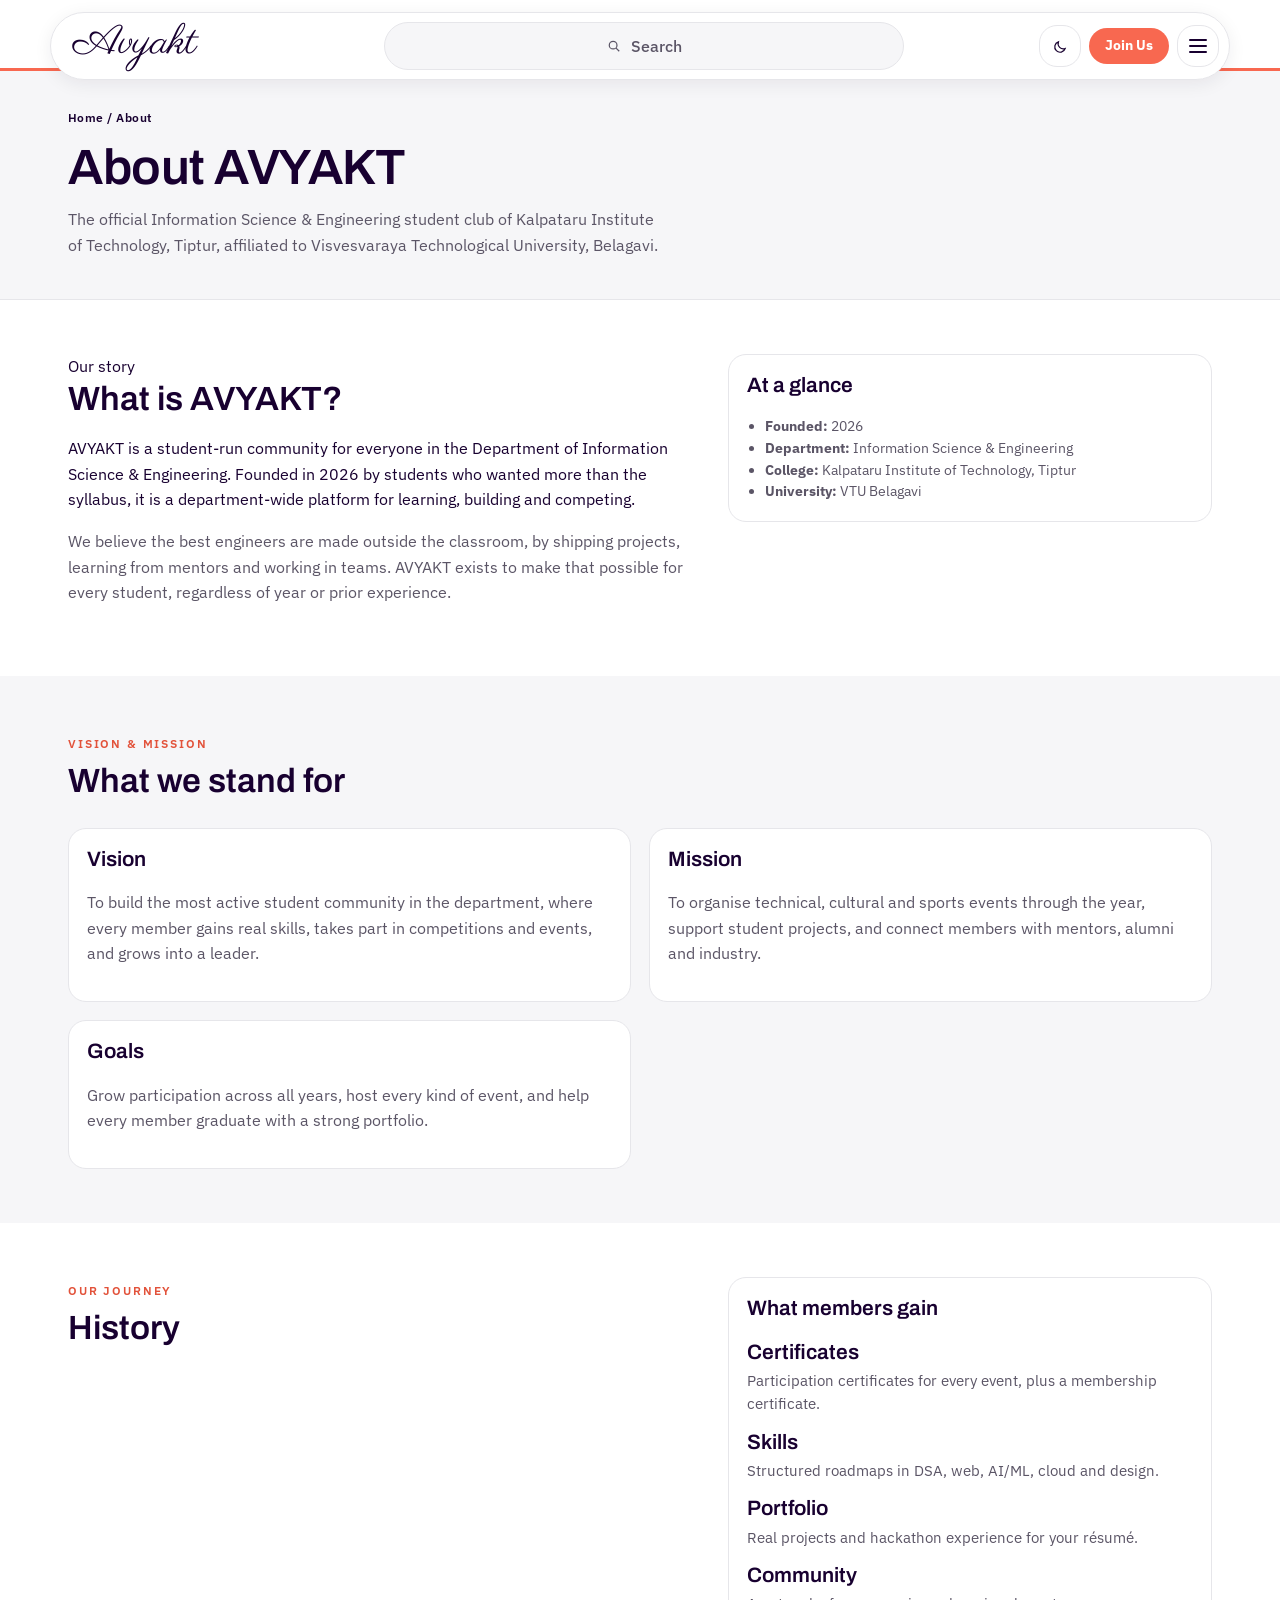
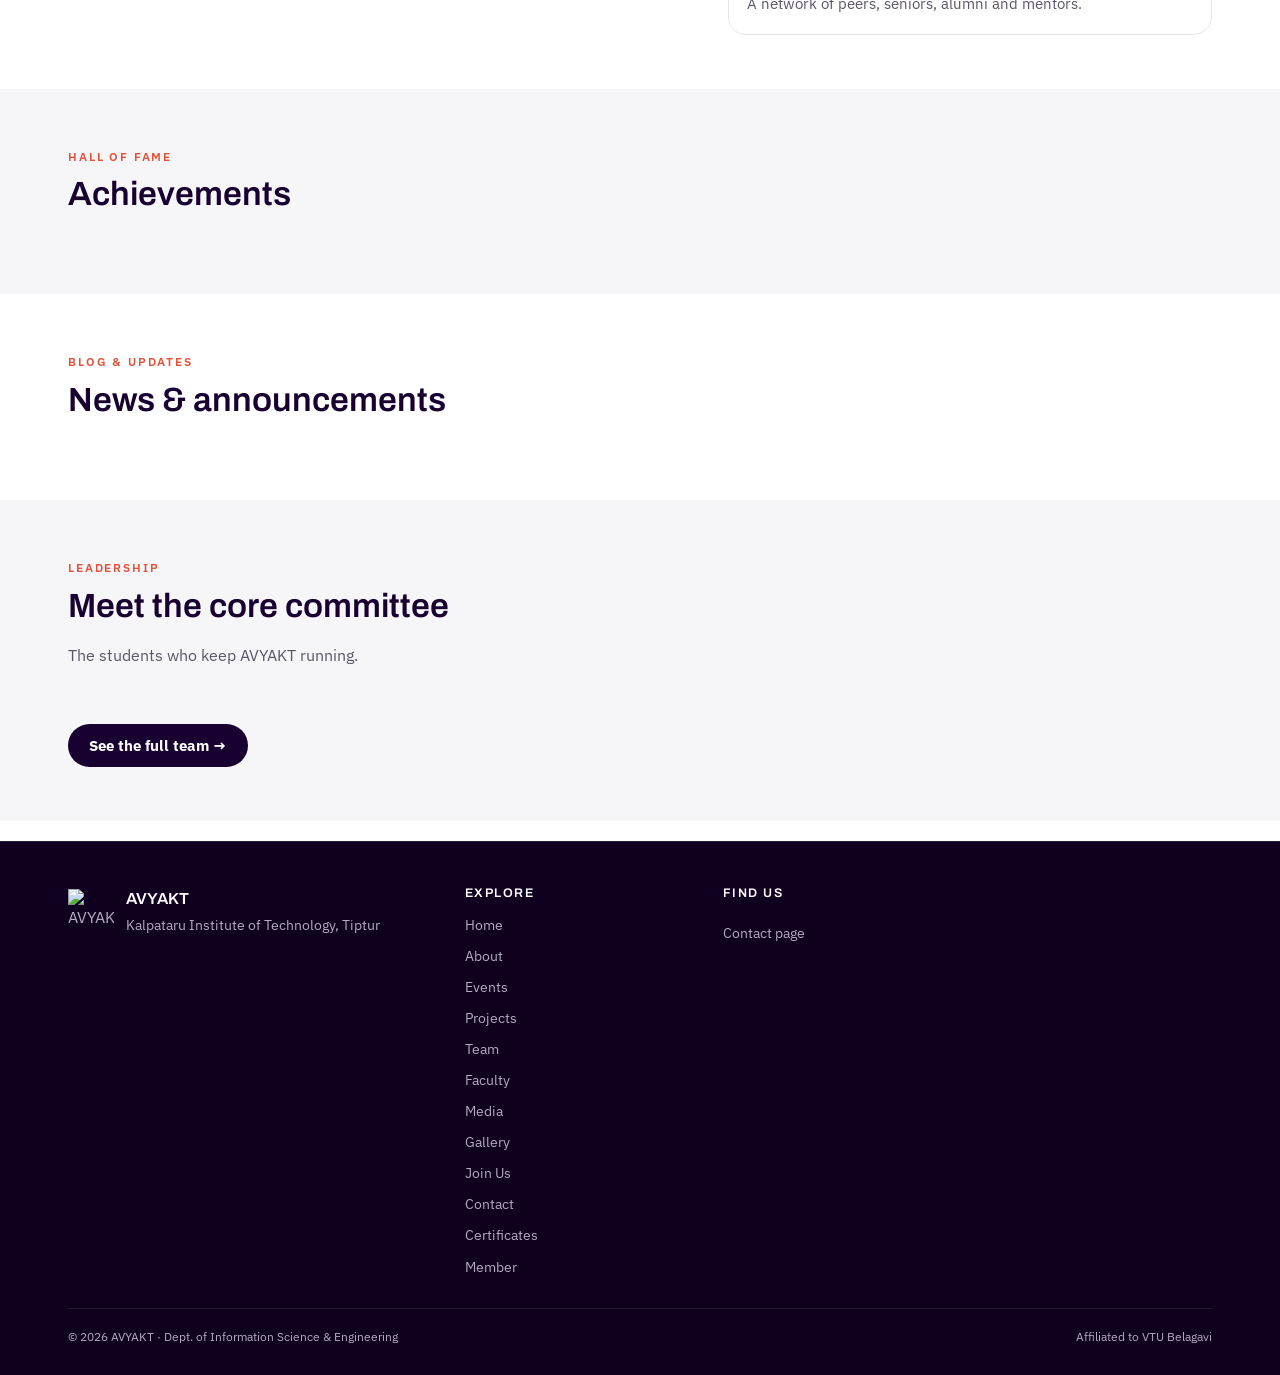
==== about.html @ e80a4a83 "Scroll motion: content arrives from above and settles as you move down the page, staggered per row. " ====
<!DOCTYPE html>
<html lang="en">
<head>
<meta charset="UTF-8">
<meta name="viewport" content="width=device-width, initial-scale=1, viewport-fit=cover">
<title>About &amp; Mission · AVYAKT</title>
<meta name="description" content="What AVYAKT is, our vision, goals, history and what members gain at Kalpataru Institute of Technology, Tiptur.">
<meta name="theme-color" content="#f86850">
<link rel="manifest" href="manifest.webmanifest">
<link rel="icon" type="image/png" href="assets/images/favicon-32.png">
<link rel="apple-touch-icon" href="assets/images/icon-192.png">
<link rel="preconnect" href="https://fonts.googleapis.com">
<link rel="preconnect" href="https://fonts.gstatic.com" crossorigin>
<link href="https://fonts.googleapis.com/css2?family=Archivo:wght@400;600;700;800&family=IBM+Plex+Sans:wght@400;500;600;700&family=Parisienne&family=Great+Vibes&display=swap" rel="stylesheet">
<link rel="stylesheet" href="assets/css/style.css?v=65">
<script>(function(){try{var t=localStorage.getItem('horizon-theme')||((window.matchMedia&&matchMedia('(prefers-color-scheme: dark)').matches)?'dark':'light');document.documentElement.setAttribute('data-theme',t);}catch(e){}})();</script>
</head>
<body data-page="about">
<header class="site-header" id="siteHeader"></header>

<main>
  <section class="page-hero">
    <div class="container">
      <div class="breadcrumb"><a href="index.html">Home</a> / About</div>
      <h1>About AVYAKT</h1>
      <p>The official Information Science &amp; Engineering student club of Kalpataru Institute of Technology, Tiptur, affiliated to Visvesvaraya Technological University, Belagavi.</p>
    </div>
  </section>

  <section class="section">
    <div class="container">
      <div class="two-col">
        <div>
          <span class="eyebrow">Our story</span>
          <h2>What is AVYAKT?</h2>
          <p>AVYAKT is a student-run community for everyone in the Department of Information Science &amp; Engineering. Founded in 2026 by students who wanted more than the syllabus, it is a department-wide platform for learning, building and competing.</p>
          <p class="muted">We believe the best engineers are made outside the classroom, by shipping projects, learning from mentors and working in teams. AVYAKT exists to make that possible for every student, regardless of year or prior experience.</p>
        </div>
        <div class="card">
          <div class="card-body">
            <h3>At a glance</h3>
            <ul class="muted small" style="padding-left:18px;margin:0">
              <li><strong>Founded:</strong> 2026</li>
              <li><strong>Department:</strong> Information Science &amp; Engineering</li>
              <li><strong>College:</strong> Kalpataru Institute of Technology, Tiptur</li>
              <li><strong>University:</strong> VTU Belagavi</li>
            </ul>
          </div>
        </div>
      </div>
    </div>
  </section>

  <section class="section" style="background:var(--surface-2)">
    <div class="container">
      <div class="section-head"><span class="eyebrow">Vision &amp; mission</span><h2>What we stand for</h2></div>
      <div class="grid grid-3">
        <div class="card"><div class="card-body"><h3>Vision</h3><p class="muted">To build the most active student community in the department, where every member gains real skills, takes part in competitions and events, and grows into a leader.</p></div></div>
        <div class="card"><div class="card-body"><h3>Mission</h3><p class="muted">To organise technical, cultural and sports events through the year, support student projects, and connect members with mentors, alumni and industry.</p></div></div>
        <div class="card"><div class="card-body"><h3>Goals</h3><p class="muted">Grow participation across all years, host every kind of event, and help every member graduate with a strong portfolio.</p></div></div>
      </div>
    </div>
  </section>

  <section class="section">
    <div class="container">
      <div class="two-col">
        <div>
          <div class="section-head"><span class="eyebrow">Our journey</span><h2>History</h2></div>
          <div class="timeline" id="aboutTimeline"></div>
        </div>
        <div class="card">
          <div class="card-body">
            <h3>What members gain</h3>
            <div class="feature" style="margin-bottom:14px"><div><h3>Certificates</h3><p>Participation certificates for every event, plus a membership certificate.</p></div></div>
            <div class="feature" style="margin-bottom:14px"><div><h3>Skills</h3><p>Structured roadmaps in DSA, web, AI/ML, cloud and design.</p></div></div>
            <div class="feature" style="margin-bottom:14px"><div><h3>Portfolio</h3><p>Real projects and hackathon experience for your résumé.</p></div></div>
            <div class="feature"><div><h3>Community</h3><p>A network of peers, seniors, alumni and mentors.</p></div></div>
          </div>
        </div>
      </div>
    </div>
  </section>

  <section class="section" style="background:var(--surface-2)">
    <div class="container">
      <div class="section-head"><span class="eyebrow">Hall of fame</span><h2>Achievements</h2></div>
      <div class="grid grid-3" id="aboutAchievements"></div>
    </div>
  </section>

  <section class="section" id="news">
    <div class="container">
      <div class="section-head"><span class="eyebrow">Blog &amp; updates</span><h2>News &amp; announcements</h2></div>
      <div class="grid grid-3" id="aboutNews"></div>
    </div>
  </section>

  <section class="section" style="background:var(--surface-2)">
    <div class="container">
      <div class="section-head"><span class="eyebrow">Leadership</span><h2>Meet the core committee</h2><p>The students who keep AVYAKT running.</p></div>
      <div class="grid grid-4" id="aboutTeam"></div>
      <div class="mt-3"><a class="btn btn-blue" href="team.html">See the full team →</a></div>
    </div>
  </section>
</main>

<footer class="site-footer" id="siteFooter"></footer>
<script src="assets/js/data.js?v=65"></script>
<script src="assets/js/backend.js?v=65"></script>
<script src="assets/js/store.js?v=65"></script>
<script src="assets/js/main.js?v=65"></script>
</body>
</html>
---- assets/css/style.css ----
/* =====================================================================
   AVYAKT — Kalpataru Institute of Technology, Tiptur
   Mobile-first design system
   ===================================================================== */

/* ---------- Design tokens ---------- */
:root {
  /* white page, deep indigo ink, coral for action. */
  --brand: #180030;           /* structure: headings, numerals, links */
  --brand-600: #0f0020;
  --brand-300: #6b5b8a;
  --highlight: #f86850;       /* coral: buttons and the highlighted headline word */
  --highlight-600: #e2523a;
  --on-brand: #ffffff;
  --on-highlight: #ffffff;
  --mark: #e4e4e8;            /* the highlighter block behind a headline word */

  --accent: var(--highlight);
  --accent-soft: #fdecea;
  --ink-solid: var(--brand);
  --ink-solid-600: var(--brand-600);

  /* the deep indigo block: footer and call-to-action panels */
  --band: #180030;
  --band-deep: #0f0020;
  --band-line: #2e2247;
  --band-line-soft: #241a3a;
  --band-text: #ffffff;
  --band-muted: #b3aac6;
  --gold: #f86850;
  --gold-soft: #ff8a74;

  --brand-blue: var(--brand);
  --brand-blue-600: var(--brand-600);
  --brand-blue-400: #f86850;
  --brand-orange: var(--highlight);
  --brand-orange-600: var(--highlight-600);
  --brand-green: #1f7a4d;
  --brand-gold: var(--highlight);

  --bg: #ffffff;
  --surface: #ffffff;
  --surface-2: #f6f6f8;
  --text: #180030;
  --text-muted: #5b5566;
  --border: #e6e6ea;
  --shadow: 0 4px 18px rgba(24, 0, 48, .07);
  --shadow-lg: 0 14px 38px rgba(24, 0, 48, .13);
  --radius: 18px;
  --radius-sm: 12px;
  --radius-pill: 999px;

  --font: "IBM Plex Sans", "Segoe UI", system-ui, -apple-system, "Helvetica Neue", Arial, sans-serif;
  --font-display: "Archivo", "Segoe UI", system-ui, sans-serif;

  --header-h: 62px;
  --maxw: 1180px;
}

[data-theme="dark"] {
  --brand: #f2eeff;
  --brand-600: #ffffff;
  --brand-300: #8f83ad;
  --highlight: #ff8570;
  --highlight-600: #ff9c8a;
  --on-brand: #180030;
  --on-highlight: #180030;
  --accent: var(--highlight);
  --accent-soft: #3a2620;
  --brand-blue-400: #ff8570;
  --brand-orange: var(--highlight);
  --brand-orange-600: #ff9c8a;
  --brand-green: #7fb08d;

  --bg: #120b1f;
  --surface: #1a1229;
  --surface-2: #221834;
  --text: #f5f2ff;
  --text-muted: #a99fc0;
  --border: #302446;
}

/* ---------- Reset ---------- */
*, *::before, *::after { box-sizing: border-box; }
html { -webkit-text-size-adjust: 100%; scroll-behavior: smooth; }
body {
  margin: 0;
  font-family: var(--font);
  color: var(--text);
  background: var(--bg);
  line-height: 1.6;
  overflow-x: hidden;
  transition: background .25s ease, color .25s ease;
}
img { max-width: 100%; display: block; }
a { color: var(--brand-blue-400); text-decoration: none; }
a:hover { text-decoration: underline; }
button, input, select, textarea { font: inherit; color: inherit; }
h1, h2, h3, h4 { font-family: var(--font-display); line-height: 1.2; margin: 0 0 .5em; color: var(--text); }
h1 { font-size: clamp(1.9rem, 6vw, 3.1rem); font-weight: 600; letter-spacing: -.01em; }
h2 { font-size: clamp(1.45rem, 4.4vw, 2.1rem); font-weight: 600; }
h3 { font-size: clamp(1.08rem, 3vw, 1.3rem); font-weight: 600; }
p { margin: 0 0 1rem; }

/* ---------- Layout ---------- */
.container { width: 100%; max-width: var(--maxw); margin: 0 auto; padding: 0 18px; }
.section { padding: 40px 0; }
.section--tight { padding: 22px 0; }
.section-head { margin-bottom: 26px; }
.section-head .eyebrow {
  display: inline-block; font-size: .72rem; font-weight: 600; letter-spacing: .16em;
  text-transform: uppercase; color: var(--highlight-600); margin-bottom: 8px;
}
.section-head p { color: var(--text-muted); max-width: 62ch; margin: 0; }
.grid { display: grid; gap: 18px; }
.grid-2, .grid-3, .grid-4 { grid-template-columns: 1fr; }
.center { text-align: center; }

/* ---------- Header / nav ---------- */
.site-header {
  position: sticky; top: 12px; z-index: 60;
  padding: 0 14px;
  background: transparent; border-bottom: 0;
}
.header-inner {
  max-width: var(--maxw); margin: 0 auto;
  background: var(--surface);
  border: 1px solid var(--border);
  border-radius: var(--radius-pill);
  box-shadow: var(--shadow);
  padding: 0 10px 0 18px;
}
.header-inner {
  height: 68px; display: grid; grid-template-columns: 1fr auto 1fr; align-items: center; gap: 12px;
}
.header-actions { grid-column: 3; justify-self: end; }
/* the wordmark sits immediately beside the search bar, set in calligraphy */
.header-centre { grid-column: 2; justify-self: center; display: flex; align-items: center; min-width: 0; }
.brand-script {
  grid-column: 1; justify-self: start;
  font-family: "Parisienne", "Great Vibes", "Segoe Script", cursive;
  font-size: 2.55rem; line-height: 1.2; font-weight: 400;
  color: var(--text); text-decoration: none; white-space: nowrap;
  padding: 2px 4px 6px; display: inline-block;
}
.header-search {
  justify-self: center; display: inline-flex; align-items: center; justify-content: center; gap: 10px;
  width: clamp(220px, 43vw, 520px); padding: 11px 26px; border-radius: var(--radius-pill);
  border: 1px solid var(--border); background: var(--surface-2); color: var(--text-muted);
  font-weight: 500; font-size: .97rem; cursor: pointer; transition: .18s ease;
}
.header-search:hover { border-color: var(--highlight); color: var(--highlight); }
.header-search span { white-space: nowrap; }
.header-actions { justify-self: end; }

.nav-toggle {
  display: inline-flex; align-items: center; justify-content: center;
  width: 42px; height: 42px; border: 1px solid var(--border); border-radius: var(--radius);
  background: var(--surface); cursor: pointer;
}
.nav-toggle span, .nav-toggle span::before, .nav-toggle span::after {
  content: ""; display: block; width: 18px; height: 2px; background: var(--text); border-radius: 2px; position: relative; transition: .2s;
}
.nav-toggle span::before { position: absolute; top: -6px; }
.nav-toggle span::after { position: absolute; top: 6px; }

.nav {
  position: fixed; top: 84px; left: 14px; right: 14px; margin: 0 auto; max-width: var(--maxw);
  background: var(--surface); border: 1px solid var(--border); border-radius: var(--radius);
  padding: 10px 12px 14px; transform: translateY(-130%); transition: transform .28s ease;
  max-height: calc(100vh - 100px); overflow-y: auto; box-shadow: var(--shadow-lg); opacity: 0;
}
.nav.open { transform: translateY(0); opacity: 1; }
.nav ul { list-style: none; margin: 0; padding: 0; display: flex; flex-direction: column; gap: 2px; }
.nav a {
  display: block; padding: 11px 14px; border-radius: var(--radius-sm); color: var(--text);
  font-weight: 600; font-size: .98rem;
}
.nav a:hover, .nav a[aria-current="page"] { background: var(--surface-2); text-decoration: none; color: var(--brand-blue-400); }
.header-actions { display: flex; align-items: center; gap: 8px; }
.theme-btn, .search-btn {
  width: 42px; height: 42px; display: inline-flex; align-items: center; justify-content: center;
  border: 1px solid var(--border); border-radius: var(--radius); background: var(--surface); cursor: pointer; font-size: 1.05rem;
}
.theme-btn:hover, .search-btn:hover, .nav-toggle:hover { border-color: var(--brand-blue-400); }
a.header-cta { display: none; }   /* beats .btn (same specificity, .btn comes later) */

/* ---------- Buttons ---------- */
.btn {
  display: inline-flex; align-items: center; justify-content: center; gap: 8px;
  padding: 12px 20px; border-radius: var(--radius-pill); border: 1px solid transparent;
  font-weight: 700; font-size: .95rem; cursor: pointer; text-decoration: none; transition: .18s ease;
  line-height: 1.1; white-space: nowrap;
}
.btn:hover { text-decoration: none; }
.btn-primary { background: var(--highlight); color: var(--on-highlight); }
.btn-primary:hover { background: var(--highlight-600); }
.btn-blue { background: var(--brand); color: var(--on-brand); }
.btn-blue:hover { background: var(--brand-600); }
.btn-ghost { background: var(--surface); color: var(--text); border-color: var(--text); }
.btn-ghost:hover { border-color: var(--highlight); color: var(--highlight); }
.btn-light { background: var(--surface); color: var(--text); border-color: var(--border); }
.btn-block { width: 100%; }
.btn-sm { padding: 9px 15px; font-size: .86rem; }

/* ---------- Cards ---------- */
.card {
  background: var(--surface); border: 1px solid var(--border); border-radius: var(--radius);
  overflow: hidden; display: flex; flex-direction: column;
}
.card-body { padding: 18px; flex: 1; display: flex; flex-direction: column; }
.card h3 { margin-bottom: .35em; }
.card .meta { color: var(--text-muted); font-size: .86rem; }
.card .card-actions { margin-top: auto; padding-top: 14px; display: flex; gap: 8px; flex-wrap: wrap; }
/* a lone button in a centred card should hug its text, not span the column */
.card-body.center > .btn { align-self: center; }
.card-media { aspect-ratio: 16/10; background: var(--surface-2); display: grid; place-items: center; overflow: hidden; }
.card-media img { width: 100%; height: 100%; object-fit: cover; }
.card-media .ph { font-size: 2rem; opacity: .5; }

/* ---------- Chips / tags ---------- */
.chip {
  display: inline-flex; align-items: center; gap: 6px; padding: 5px 12px; border-radius: var(--radius-pill);
  background: var(--surface-2); color: var(--text-muted); font-size: .78rem; font-weight: 600; border: 1px solid var(--border);
}
.chip--orange { background: var(--accent-soft); color: var(--accent); border-color: var(--border); }
.chip--green { background: transparent; color: var(--brand-green); border-color: var(--border); }
.chip--blue { background: transparent; color: var(--brand-blue-400); border-color: var(--border); }
.tags { display: flex; flex-wrap: wrap; gap: 6px; }

/* ---------- Hero ---------- */
.hero { position: relative; color: var(--text); background: var(--bg); padding-bottom: 8px; }
.hero .headline {
  font-family: var(--font-display);
  font-size: clamp(2rem, 8.6vw, 3.9rem);
  font-weight: 800; text-transform: uppercase; line-height: 1.03;
  letter-spacing: -.005em; color: var(--text); margin: 0 0 20px;
}
.hero .headline em { font-style: normal; color: var(--highlight); background: var(--mark); padding: 0 .1em; }
.hero .headline .w { white-space: nowrap; }
.hero-inner { position: relative; z-index: 2; padding: 30px 0 8px; }
.hero-inner { text-align: center; }

/* the centre emblem: large, and gently floating in place */
.hero-mark {
  position: relative; display: block;
  width: clamp(210px, 46vw, 340px); margin: 0 auto 24px;
  animation: markFloat 7s ease-in-out infinite;
}
.hero-mark img { display: block; width: 100%; height: auto; }
@keyframes markFloat {
  0%, 100% { transform: translate3d(0, -7px, 0); }
  50%      { transform: translate3d(0, 7px, 0); }
}
.hero-mark .mark-on-dark, .certp-hero-art .mark-on-dark { display: none; }
[data-theme="dark"] .hero-mark .mark-on-light, [data-theme="dark"] .certp-hero-art .mark-on-light { display: none; }
[data-theme="dark"] .hero-mark .mark-on-dark, [data-theme="dark"] .certp-hero-art .mark-on-dark { display: block; }

.hero-affil { font-size: .72rem; letter-spacing: .18em; text-transform: uppercase; color: var(--brand); font-weight: 600; margin: 0 auto 24px; max-width: 60ch; }
.hero .tagline { color: var(--text-muted); font-size: clamp(1rem, 2.3vw, 1.12rem); line-height: 1.6; max-width: 54ch; margin: 0 auto 28px; }

.hero .btn-primary { background: var(--highlight); color: var(--on-highlight); }
.hero .btn-primary:hover { background: var(--highlight-600); }
.hero .btn-light, .hero .btn-ghost { background: var(--surface); color: var(--brand); border-color: var(--border); }
.hero .btn-light:hover, .hero .btn-ghost:hover { border-color: var(--brand); }
.hero .club-name { font-family: var(--font-display); font-weight: 600; letter-spacing: .01em; }
.hero .club-name .accent { color: var(--accent); }
.hero-cta { display: flex; flex-wrap: wrap; gap: 12px; margin-top: 22px; justify-content: center; }
.hero-event {
  max-width: 620px; margin: 36px auto 0; text-align: left;
  background: var(--surface); border: 1px solid var(--border);
  border-radius: var(--radius); padding: 18px 20px;
}
.hero-event:empty { display: none; }
.hero-event .hero-cta { justify-content: flex-start; }
.hero-event .label { font-size: .72rem; letter-spacing: .14em; text-transform: uppercase; color: var(--highlight-600); font-weight: 700; }
.hero-event h3 { color: var(--text); margin: 6px 0; }
.hero-event p { margin: 0 0 12px; color: var(--text-muted); font-size: .92rem; }

/* Countdown */
.countdown { display: flex; gap: 10px; flex-wrap: wrap; margin: 14px 0 4px; }
.countdown .unit { background: var(--surface); border: 1px solid var(--border); border-radius: var(--radius); padding: 8px 12px; min-width: 62px; text-align: center; }
.countdown .num { font-family: var(--font-display); font-weight: 700; font-size: 1.5rem; color: var(--brand); line-height: 1; }
.countdown .lbl { font-size: .62rem; letter-spacing: .1em; text-transform: uppercase; color: var(--text-muted); }

/* ---------- Stats ---------- */
.stats { display: flex; justify-content: center; flex-wrap: wrap; }
.stat { background: transparent; border: 0; border-left: 1px solid var(--border); padding: 2px 44px; text-align: center; min-width: 160px; }
.stat:first-child { border-left: 0; }
.stat .num { font-family: var(--font-display); font-weight: 600; font-size: 2.4rem; color: var(--brand); line-height: 1.05; }
.stat .lbl { color: var(--text-muted); font-size: .7rem; letter-spacing: .14em; text-transform: uppercase; margin-top: 6px; }

/* ---------- Page hero (inner pages) ---------- */
.page-hero { background: var(--surface-2); color: var(--text); padding: 40px 0; border-bottom: 1px solid var(--border); box-shadow: inset 0 3px 0 var(--highlight); }
.page-hero h1 { color: var(--text); margin-bottom: .2em; }
.page-hero p { color: var(--text-muted); margin: 0; max-width: 60ch; }
.breadcrumb { font-size: .78rem; color: var(--brand); font-weight: 600; margin-bottom: 10px; letter-spacing: .04em; }
.breadcrumb a { color: var(--brand); }

/* ---------- photo collage ---------- */
.collage { display: grid; grid-template-columns: 1fr 1.28fr 1fr; gap: 12px; align-items: start; }
.collage .c-col { display: grid; gap: 12px; align-content: start; }
.collage img { width: 100%; height: 100%; object-fit: cover; display: block;
  border-radius: var(--radius); background: var(--surface-2); }
.collage .c1 { aspect-ratio: 3 / 4.1; }
.collage .c2 { aspect-ratio: 3 / 3.5; }
.collage .c3 { aspect-ratio: 4 / 3.1; }
.collage .c4 { aspect-ratio: 4 / 4.4; }
.collage:empty { display: none; }

/* ---------- brand strip: the colour signature under the masthead ---------- */
.colour-strip { display: flex; height: 6px; }
.colour-strip i { flex: 1; }
.colour-strip i:nth-child(1) { background: var(--brand); }
.colour-strip i:nth-child(2) { background: var(--highlight); }
.colour-strip i:nth-child(3) { background: var(--brand-300); }
.colour-strip i:nth-child(4) { background: var(--brand-300); }

/* ---------- Empty state ---------- */
.empty-state { grid-column: 1 / -1; border-top: 1px solid var(--border); padding: 30px 0 4px; max-width: 62ch; }
.empty-state h3 { margin-bottom: .3em; }
.empty-state p { color: var(--text-muted); margin: 0 0 16px; }

/* a flat ink panel for the call-to-action cards */
.panel-ink { background: var(--band); color: var(--band-muted); border: 0; border-top: 4px solid var(--highlight); }
.panel-ink h2, .panel-ink h3 { color: var(--band-text); }
.panel-ink p { color: var(--band-muted); }
.panel-ink .btn-primary { background: var(--gold); color: var(--band); }
.panel-ink .btn-primary:hover { background: var(--gold-soft); }
.panel-ink .btn-ghost, .panel-ink .btn-light { background: transparent; color: var(--band-text); border-color: var(--band-line); }
.panel-ink .btn-ghost:hover, .panel-ink .btn-light:hover { border-color: var(--band-muted); color: var(--band-text); }

/* ---------- Feature list ---------- */
.feature { display: flex; gap: 14px; align-items: flex-start; }
.card-body > h3:first-child, .card-body > h2:first-child { margin-bottom: .9em; }
.feature .ico { flex: none; width: 34px; height: 34px; display: grid; place-items: center; font-size: .8rem; font-weight: 700; letter-spacing: .04em; color: var(--accent); background: transparent; border: 1px solid var(--border); border-radius: var(--radius); }
.feature h3 { margin-bottom: .2em; }
.feature p { color: var(--text-muted); margin: 0; font-size: .92rem; }

/* ---------- Calendar ---------- */
.calendar { background: var(--surface); border: 1px solid var(--border); border-radius: var(--radius); overflow: hidden; }
.cal-head { display: flex; align-items: center; justify-content: space-between; padding: 14px 16px; border-bottom: 1px solid var(--border); }
.cal-head .m { font-family: var(--font-display); font-weight: 700; }
.cal-nav { display: flex; gap: 8px; }
.cal-grid { display: grid; grid-template-columns: repeat(7, 1fr); }
.cal-grid .dow { text-align: center; font-size: .7rem; text-transform: uppercase; letter-spacing: .08em; color: var(--text-muted); padding: 10px 0; font-weight: 700; }
.cal-grid .day { min-height: 52px; border-top: 1px solid var(--border); border-right: 1px solid var(--border); padding: 5px; font-size: .8rem; position: relative; }
.cal-grid .day:nth-child(7n) { border-right: none; }
.cal-grid .day .dn { color: var(--text-muted); }
.cal-grid .day.today .dn { background: var(--brand); color: var(--on-brand); border-radius: var(--radius); width: 22px; height: 22px; display: grid; place-items: center; }
.cal-grid .day.has-event { background: var(--accent-soft); cursor: pointer; }
.cal-grid .day.has-event .dot { position: absolute; bottom: 6px; left: 50%; transform: translateX(-50%); width: 5px; height: 5px; background: var(--accent); }
.cal-grid .day.muted { opacity: .35; }

/* ---------- Tabs ---------- */
.tabs { display: flex; gap: 6px; flex-wrap: wrap; margin-bottom: 20px; }
.tab {
  padding: 9px 16px; border-radius: var(--radius); border: 1px solid var(--border);
  background: var(--surface); cursor: pointer; font-weight: 600; font-size: .88rem; color: var(--text-muted);
}
.tab.active { background: var(--brand); color: var(--on-brand); border-color: var(--brand); }

/* ---------- Timeline ---------- */
.timeline { position: relative; padding-left: 26px; }
.timeline::before { content: ""; position: absolute; left: 8px; top: 4px; bottom: 4px; width: 2px; background: var(--border); }
.timeline .item { position: relative; padding-bottom: 22px; }
.timeline .item::before { content: ""; position: absolute; left: -20px; top: 7px; width: 7px; height: 7px; background: var(--accent); }
.timeline .year { font-weight: 600; color: var(--text); font-family: var(--font-display); }

/* ---------- Team ---------- */
.person { text-align: center; }
.person .avatar { width: 84px; height: 84px; margin: 0 auto 12px; background: var(--surface-2); display: grid; place-items: center; font-size: 1.3rem; font-weight: 600; color: var(--text-muted); border: 1px solid var(--border); border-radius: var(--radius); overflow: hidden; }
.person .avatar img { width: 100%; height: 100%; object-fit: cover; }
.person .role { color: var(--accent); font-weight: 600; font-size: .76rem; text-transform: uppercase; letter-spacing: .1em; }
.person .bio { color: var(--text-muted); font-size: .86rem; margin-top: 6px; }
.person .socials { margin-top: 8px; display: flex; justify-content: center; gap: 8px; }
.person .socials a { font-size: .8rem; }

/* ---------- Gallery ---------- */
.gallery { display: grid; grid-template-columns: repeat(2, 1fr); gap: 10px; }
.gallery .gitem { position: relative; border: 1px solid var(--border); border-radius: var(--radius); overflow: hidden; aspect-ratio: 1; background: var(--surface-2); display: grid; place-items: center; cursor: pointer; }
.gallery .gitem img { width: 100%; height: 100%; object-fit: cover; }
.gallery .gitem .cap { position: absolute; inset: auto 0 0 0; background: rgba(9,42,39,.88); color: var(--band-text); padding: 10px; font-size: .74rem; font-weight: 600; }
.gallery .gitem.wide { grid-column: span 2; aspect-ratio: 16/9; }

/* ---------- Forms ---------- */
.form-card { background: var(--surface); border: 1px solid var(--border); border-radius: var(--radius); padding: 22px; }
.field { margin-bottom: 16px; }
.field label { display: block; font-weight: 600; font-size: .88rem; margin-bottom: 6px; }
.field .req { color: var(--brand-orange); }

/* ---------- media page (videos) ---------- */
.media-grid { display: grid; grid-template-columns: repeat(auto-fill, minmax(300px, 1fr)); gap: 20px; }
.video-card { height: 100%; }
.video-frame { position: relative; border-radius: 12px; overflow: hidden; background: #0b0f17; aspect-ratio: 16 / 9; display: grid; place-items: center; }
.video-frame video, .video-frame iframe { width: 100%; height: 100%; border: 0; display: block; object-fit: contain; background: #0b0f17; }
.video-frame .video-none { color: #8892a6; font-size: .85rem; }
.video-frame.is-audio { aspect-ratio: auto; padding: 30px 18px; }
.video-frame audio { width: 100%; display: block; }
.vid-prev audio { width: 100%; max-width: 420px; display: block; }

/* ---------- photo upload (member panel) ---------- */
.img-file { font-size: .85rem; margin-bottom: 4px; }
.img-prev { margin-top: 6px; border: 1px solid var(--border); border-radius: var(--radius); background: var(--surface-2); min-height: 120px; display: grid; place-items: center; overflow: hidden; padding: 6px; }
.img-prev img { max-width: 100%; max-height: 240px; display: block; border-radius: 8px; }
.vid-file { font-size: .85rem; margin-bottom: 4px; }
.vid-prev { margin-top: 6px; border: 1px solid var(--border); border-radius: var(--radius); background: var(--surface-2); min-height: 120px; display: grid; place-items: center; overflow: hidden; padding: 6px; }
.vid-prev video { max-width: 100%; max-height: 260px; display: block; border-radius: 8px; background: #000; }
.field input, .field select, .field textarea {
  width: 100%; padding: 12px 14px; border-radius: var(--radius); border: 1px solid var(--border);
  background: var(--surface); transition: border-color .15s;
}
.field input:focus, .field select:focus, .field textarea:focus { outline: none; border-color: var(--accent); }
.field .hint { font-size: .78rem; color: var(--text-muted); margin-top: 5px; }
.field-row { display: grid; gap: 16px; }
.checkbox-row { display: flex; flex-wrap: wrap; gap: 8px; }
.checkbox-row label { display: inline-flex; align-items: center; gap: 6px; font-weight: 500; font-size: .85rem; background: var(--surface); border: 1px solid var(--border); padding: 7px 12px; border-radius: var(--radius); cursor: pointer; }
.checkbox-row input { width: auto; }

.notice { padding: 12px 14px; border-radius: var(--radius-sm); font-size: .88rem; margin-top: 14px; display: none; }
.notice.show { display: block; }
.notice.ok { background: transparent; color: var(--brand-green); border: 1px solid var(--border); }
.notice.err { background: transparent; color: #a33232; border: 1px solid #d8b4b4; }

/* ---------- Footer ---------- */
.site-footer { background: var(--band-deep); color: var(--band-muted); padding: 44px 0 28px; margin-top: 20px; border-top: 1px solid var(--band-line-soft); }
.site-footer a { color: var(--band-muted); }
.site-footer a:hover { color: var(--band-text); }
.footer-grid { display: grid; gap: 26px; }
.footer-brand { display: flex; align-items: center; gap: 12px; margin-bottom: 12px; }
.footer-brand img { width: 46px; height: 46px; object-fit: contain; }
.footer-brand strong { color: var(--band-text); font-family: var(--font-display); font-weight: 600; }
.footer-col h4 { color: var(--band-text); font-size: .78rem; letter-spacing: .12em; text-transform: uppercase; margin-bottom: 12px; font-weight: 600; }
.footer-col ul { list-style: none; margin: 0; padding: 0; display: grid; gap: 8px; font-size: .9rem; }
.socials { display: flex; gap: 10px; flex-wrap: wrap; }
.socials a { width: 38px; height: 38px; border: 1px solid var(--band-line); display: grid; place-items: center; font-size: .72rem; font-weight: 700; letter-spacing: .04em; }
.socials a:hover { border-color: var(--accent); color: var(--accent); text-decoration: none; }
.footer-bottom { border-top: 1px solid var(--band-line-soft); margin-top: 30px; padding-top: 18px; font-size: .78rem; display: flex; flex-wrap: wrap; gap: 8px; justify-content: space-between; color: var(--band-muted); }

/* ---------- Search overlay ---------- */
.search-overlay { position: fixed; inset: 0; z-index: 90; background: rgba(34,10,14,.76); display: none; padding: 80px 18px; }
.search-overlay.open { display: block; }
.search-panel { max-width: 640px; margin: 0 auto; background: var(--surface); border: 1px solid var(--border); border-radius: var(--radius); overflow: hidden; }
.search-panel input { width: 100%; border: none; padding: 18px 20px; font-size: 1.05rem; background: transparent; }
.search-panel input:focus { outline: none; }
.search-results { max-height: 60vh; overflow-y: auto; border-top: 1px solid var(--border); }
.search-results a { display: block; padding: 12px 20px; border-bottom: 1px solid var(--border); color: var(--text); }
.search-results a:hover { background: var(--surface-2); text-decoration: none; }
.search-results .r-kind { font-size: .7rem; text-transform: uppercase; letter-spacing: .08em; color: var(--brand-orange); font-weight: 700; }
.search-results .r-empty { padding: 20px; color: var(--text-muted); text-align: center; }

/* ---------- Certificate ---------- */
.cert-actions { display: flex; gap: 10px; flex-wrap: wrap; margin-bottom: 16px; }
/* ================= certificate document ================= */
/* ================= certificate document ================= */
/* ================= certificate document ================= */
.cert-stage { background: var(--surface-2); border: 1px dashed var(--border); border-radius: var(--radius); padding: 14px; overflow: hidden; }
.cert-scaler { width: 100%; display: flex; justify-content: center; }
.certificate {
  /* ---- burgundy & gold regalia palette ---- */
  --cf: #6d1220;   /* frame burgundy */
  --cf2: #8c1a2b;  /* brighter burgundy */
  --cg: #c9a227;   /* gold */
  --cgd: #8f6f12;  /* deep gold */
  --cp: #fdfaf3;   /* ivory paper */
  --ci: #3a1c22;   /* ink */
  --cis: #6b4a50;  /* soft ink */
  --cm: #8a6a2a;   /* muted gold text */

  width: 1000px; aspect-ratio: 1.414 / 1; background: var(--cp); color: var(--ci);
  margin: 0 auto; position: relative; padding: 24px;
  border: 14px solid var(--cf);
  font-family: "Georgia", "Times New Roman", serif;
  display: flex; flex-direction: column; align-items: center; text-align: center;
  overflow: hidden;
}
/* double gold rule inside the burgundy border */
.certificate::before { content: ""; position: absolute; inset: 5px; border: 3px solid var(--cg); pointer-events: none; z-index: 4; }
.certificate::after { content: ""; position: absolute; inset: 15px; border: 1px solid rgba(201,162,39,.55); pointer-events: none; z-index: 4; }

/* engraved guilloche rosette + emblem watermark */
.cert-guilloche { position: absolute; inset: 0; z-index: 0; pointer-events: none; }
.cert-guilloche svg { width: 100%; height: 100%; display: block; }
.cert-watermark { position: absolute; inset: 0; display: grid; place-items: center; pointer-events: none; z-index: 0; }
.cert-watermark img { width: 52%; max-height: 74%; object-fit: contain; opacity: .05; filter: grayscale(1); }

/* filigree corner ornaments */
.cert-corner { position: absolute; width: 116px; height: 116px; z-index: 5; pointer-events: none;
  background: url("data:image/svg+xml,%3Csvg%20xmlns%3D%22http%3A%2F%2Fwww.w3.org%2F2000%2Fsvg%22%20viewBox%3D%220%200%20120%20120%22%3E%3Cg%20fill%3D%22none%22%20stroke%3D%22%23c9a227%22%20stroke-width%3D%221.7%22%20stroke-linecap%3D%22round%22%3E%3Cpath%20d%3D%22M4%20116%20A112%20112%200%200%201%20116%204%22%2F%3E%3Cpath%20d%3D%22M20%20116%20A96%2096%200%200%201%20116%2020%22%2F%3E%3Cpath%20d%3D%22M116%2020%20C%2088%2020%2068%2030%2062%2050%20C%2058%2064%2068%2074%2080%2070%22%2F%3E%3C%2Fg%3E%3Cpath%20d%3D%22M4%20110%20l%205%206%20l%20-5%206%20l%20-5%20-6%20z%22%20fill%3D%22%23c9a227%22%2F%3E%3Cpath%20d%3D%22M116%204%20l%206%205%20l%20-6%205%20l%20-6%20-5%20z%22%20fill%3D%22%23c9a227%22%2F%3E%3C%2Fsvg%3E") no-repeat center / contain; }
.cert-corner.tl { top: 0; left: 0; }
.cert-corner.tr { top: 0; right: 0; transform: rotate(90deg); }
.cert-corner.br { bottom: 0; right: 0; transform: rotate(180deg); }
.cert-corner.bl { bottom: 0; left: 0; transform: rotate(270deg); }

.cert-shine { display: none; }

.cert-inner { position: relative; z-index: 2; display: flex; flex-direction: column; align-items: center; width: 100%; height: 100%; }

/* three logos, equal slots, one baseline */
.cert-top { display: flex; align-items: center; justify-content: center; width: 100%; }
.cert-logo { flex: 0 1 auto; min-width: 0; display: flex; align-items: center; justify-content: center; height: 78px; }
.cert-logo img { height: 78px; width: auto; max-width: 100%; object-fit: contain; display: block; }

.cert-uni { font-size: 1.24rem; font-weight: 700; letter-spacing: .05em; color: var(--cf); text-transform: uppercase; margin-top: 15px; }
.cert-uni-sub { font-size: .7rem; letter-spacing: .3em; text-transform: uppercase; color: var(--cm); margin-top: 2px; }
.cert-college { font-size: 1.06rem; font-weight: 700; color: var(--cf2); margin-top: 6px; text-transform: uppercase; letter-spacing: .04em; }
.cert-college-sub { font-size: .64rem; letter-spacing: .18em; text-transform: uppercase; color: var(--cis); margin-top: 2px; }

.cert-rule { display: flex; align-items: center; width: 78%; margin: 7px 0 4px; gap: 8px; }
.cert-rule i { flex: 1; height: 1px; background: var(--cg); }
.cert-rule b { flex: 0 0 auto; width: 8px; height: 8px; background: var(--cg); transform: rotate(45deg); }

.cert-title { font-size: 1.95rem; font-weight: 700; letter-spacing: .22em; text-indent: .22em; text-transform: uppercase; margin: 2px 0; color: var(--cgd); }
.cert-subtitle { font-size: .74rem; color: var(--cm); letter-spacing: .34em; text-transform: uppercase; }
.cert-lead { font-size: .86rem; color: var(--cis); letter-spacing: .04em; margin-top: 7px; }
.cert-name { font-family: "Great Vibes", "Segoe Script", cursive; font-size: 2.6rem; font-weight: 400;
  color: var(--cf); line-height: 1.02; padding: 0 12px; }
.cert-flourish { display: flex; align-items: center; width: min(470px, 74%); gap: 8px; margin: 0 0 4px; }
.cert-flourish i { flex: 1; height: 1px; background: var(--cg); }
.cert-flourish b { flex: 0 0 auto; width: 7px; height: 7px; background: var(--cg); transform: rotate(45deg); }
.cert-usn { font-size: .72rem; color: var(--cis); letter-spacing: .18em; text-transform: uppercase; }
.cert-body { font-size: .92rem; color: var(--ci); max-width: 700px; line-height: 1.45; margin-top: 6px; }

/* gold seal medallion, sitting above the signatures */
.cert-seal { width: 52px; height: 52px; border-radius: 50%; margin: 13px auto 9px; position: relative;
  display: grid; place-items: center;
  background: var(--gold); border: 2px solid var(--cgd); }
.cert-seal::before { content: ""; position: absolute; inset: 5px; border-radius: 50%; border: 1px dashed rgba(109,18,32,.45); }
.cert-seal::after { content: ""; width: 26px; height: 26px; background: var(--cf);
  clip-path: polygon(50% 0%, 61% 35%, 98% 35%, 68% 57%, 79% 91%, 50% 70%, 21% 91%, 32% 57%, 2% 35%, 39% 35%); }

.cert-foot { width: 100%; display: flex; justify-content: space-between; align-items: flex-end; gap: 18px; padding: 8px 6px 0; }
.sig { text-align: center; width: 200px; }
.sig .sig-photo { width: 132px; height: 46px; margin: 0 auto 6px; display: grid; place-items: center; overflow: hidden; }
.sig .sig-photo img { width: 100%; height: 100%; object-fit: contain; }
.sig .sig-line { border-top: 1.5px solid var(--cf); padding-top: 5px; font-size: .78rem; font-weight: 700; color: var(--cf); }
.sig .sig-desig { font-size: .66rem; color: var(--cis); }

/* gold foil ribbon carrying the event name */
.cert-ribbon { margin-top: 8px; width: 100%; padding: 7px 28px; text-align: center;
  background: var(--gold); color: #4a1408; font-size: .6rem; font-weight: 700;
  letter-spacing: .2em; text-transform: uppercase; }
.cert-id { position: absolute; bottom: 8px; left: 0; right: 0; text-align: center; z-index: 7;
  font-size: .56rem; color: var(--cm); letter-spacing: .12em; text-transform: uppercase; }



/* ---------- Utility ---------- */
.muted { color: var(--text-muted); }
.small { font-size: .85rem; }
.mt-0 { margin-top: 0; } .mt-1 { margin-top: 10px; } .mt-2 { margin-top: 20px; } .mt-3 { margin-top: 30px; }
.mb-2 { margin-bottom: 20px; }
.hidden { display: none !important; }
.pill-row { display: flex; flex-wrap: wrap; gap: 8px; }
.divider-line { height: 1px; background: var(--border); margin: 26px 0; }
.avatar-ph { display: grid; place-items: center; background: var(--surface-2); border-radius: 12px; }
.badge { display: inline-block; padding: 3px 10px; border-radius: var(--radius-pill); font-size: .72rem; font-weight: 700; }
.badge-live { background: rgba(27,122,67,.15); color: var(--brand-green); }
.badge-soon { background: rgba(242,101,34,.15); color: var(--brand-orange-600); }

/* ---------- Responsive (>=600) ---------- */
@media (max-width: 620px) {
  .brand-script { font-size: 1.95rem; padding: 0 2px 3px; }
  .header-search span { display: none; }
  .header-search { width: min(27vw, 96px); padding: 11px 12px; gap: 0; flex: none; }
  .header-inner { padding: 0 8px 0 12px; gap: 8px; }
  .theme-btn, .search-btn, .nav-toggle { width: 38px; height: 38px; }
  .stat { padding: 2px 16px; min-width: 0; flex: 1 1 0; }
  .stat .num { font-size: 1.9rem; }
  .stat .lbl { font-size: .62rem; letter-spacing: .1em; }
  .hero-affil { letter-spacing: .1em; font-size: .68rem; }
  .hero-inner { padding-left: 22px; padding-right: 22px; }
}

@media (min-width: 600px) {
  .grid-2 { grid-template-columns: repeat(2, 1fr); }
  .grid-3 { grid-template-columns: repeat(2, 1fr); }
  .grid-4 { grid-template-columns: repeat(2, 1fr); }
  .gallery { grid-template-columns: repeat(2, 1fr); }
  .footer-grid { grid-template-columns: 1.4fr 1fr 1fr; }
  .field-row.two { grid-template-columns: 1fr 1fr; }
}

/* ---------- Responsive (>=900) ---------- */
@media (min-width: 900px) {
  :root { --header-h: 70px; }
  a.header-cta { display: inline-flex; }
  .grid-4 { grid-template-columns: repeat(4, 1fr); }
  .gallery { grid-template-columns: repeat(3, 1fr); }
  .hero-inner { padding: 44px 0 10px; }
  .section { padding: 54px 0; }
  .footer-grid { grid-template-columns: 1.6fr 1fr 1fr 1fr; }
  .two-col { display: grid; grid-template-columns: 1.3fr 1fr; gap: 30px; align-items: start; }
}

/* ---------- Print (certificate) ---------- */
@media print {
  body { background: #fff; }
  .site-header, .site-footer, .cert-actions, .no-print, .page-hero { display: none !important; }
  .cert-stage { border: none; padding: 0; background: #fff; }
  .certificate { box-shadow: none; width: 100%; }
}

/* =====================================================================
   Certificate Portal — premium page styling (certificate.html)
   ===================================================================== */

/* ---------- hero ---------- */
.certp-hero {
  position: relative; overflow: hidden; color: #fff;
  background: var(--surface-2);
  border-bottom: 1px solid var(--border);
}
.certp-hero-inner {
  position: relative; z-index: 1;
  display: grid; grid-template-columns: 1.25fr .75fr; gap: 28px; align-items: center;
  padding: 52px 18px 58px;   /* keep the container side padding */
}
.certp-eyebrow {
  display: inline-block; font-size: .72rem; font-weight: 700; letter-spacing: .16em;
  text-transform: uppercase; color: var(--highlight-600);
  background: var(--surface); border: 1px solid var(--border);
  padding: 6px 12px; border-radius: var(--radius); margin-bottom: 16px;
}
.certp-hero h1 {
  font-family: var(--font-display); font-weight: 600; font-size: clamp(1.9rem, 4.6vw, 3rem);
  line-height: 1.08; margin: 0 0 14px; color: var(--text); letter-spacing: -.01em;
}
.certp-grad { color: var(--highlight-600); }
.certp-lead { color: var(--text-muted); max-width: 46ch; margin: 0 0 20px; font-size: 1.02rem; }
.certp-chips { display: flex; flex-wrap: wrap; gap: 8px; }
.certp-chip {
  font-size: .76rem; font-weight: 600; color: var(--brand);
  background: var(--surface); border: 1px solid var(--border);
  padding: 7px 12px; border-radius: var(--radius);
}
.certp-hero-art { position: relative; display: grid; place-items: center; min-height: 200px; }
.certp-hero-art img { width: clamp(120px, 22vw, 176px); position: relative; z-index: 2; }
.certp-glow { display: none; }

/* ---------- body ---------- */
.certp-body { padding-top: 26px; }

/* ---------- segmented switch ---------- */
.certp-seg {
  display: flex; width: max-content; gap: 4px; padding: 5px; margin: 0 auto 22px;
  background: var(--surface); border: 1px solid var(--border); border-radius: var(--radius);
}
.certp-seg .tab {
  border: 0; background: transparent; color: var(--text-muted); cursor: pointer;
  font: inherit; font-weight: 600; font-size: .92rem; padding: 11px 20px; border-radius: var(--radius-pill);
  transition: color .18s ease, background .18s ease;
}
.certp-seg .tab:hover { color: var(--text); }
.certp-seg .tab.active { color: var(--on-brand); background: var(--brand); }

/* ---------- cards ---------- */
.certp-grid { display: grid; grid-template-columns: 1.05fr .95fr; gap: 18px; align-items: start; }
.certp-card { background: var(--surface); border: 1px solid var(--border); border-radius: var(--radius); padding: 22px; }
.certp-card-head { display: flex; gap: 12px; align-items: flex-start; margin-bottom: 14px; }
.certp-card-head h2 { font-size: 1.12rem; margin: 0 0 2px; }
.certp-card-head p { margin: 0; }
.certp-step {
  flex: 0 0 auto; width: 26px; height: 26px; border-radius: var(--radius); display: grid; place-items: center;
  font-weight: 700; font-size: .78rem; color: var(--accent); background: transparent; border: 1px solid var(--border);
}
.certp-divider { height: 1px; background: var(--border); margin: 20px 0; }
.certp-generate { margin-top: 4px; font-size: 1rem; padding: 14px 18px; }
.certp-foot-note { margin-top: 16px; padding-top: 14px; border-top: 1px dashed var(--border); }
.certp-foot-note .chip { margin-bottom: 8px; display: inline-block; }

/* ---------- how it works ---------- */
.certp-side h3 { font-size: 1.05rem; }
.certp-steps { list-style: none; margin: 0 0 18px; padding: 0; display: grid; gap: 12px; }
.certp-steps li { display: flex; gap: 12px; align-items: flex-start; }
.certp-steps .dot {
  flex: 0 0 auto; width: 26px; height: 26px; border-radius: 50%; display: grid; place-items: center;
  font-size: .78rem; font-weight: 800; color: var(--brand-blue);
  background: var(--surface-2); border: 1px solid var(--border);
}
.certp-steps strong { font-size: .95rem; }

/* ---------- mini preview ---------- */
.certp-preview { margin-top: 6px; }
.certp-preview-card {
  position: relative; aspect-ratio: 1.414 / 1; border-radius: var(--radius); overflow: hidden;
  display: flex; flex-direction: column; align-items: center; justify-content: center; gap: 4px;
  background: #fdfaf3; border: 5px solid #6d1220;
  color: #3a1c22; text-align: center; padding: 14px;
}
.certp-preview-card::before { content: ""; position: absolute; inset: 5px; border: 1px solid rgba(201,162,39,.55); }
.certp-preview-uni { font-size: .58rem; letter-spacing: .18em; text-transform: uppercase; color: #6a5a1e; }
.certp-preview-title { font-family: var(--font-display); font-size: 1.05rem; letter-spacing: .18em; color: #6d1220; }
.certp-preview-name { font-family: Georgia, serif; font-size: 1rem; font-weight: 700; border-bottom: 2px solid var(--brand-gold); padding: 0 12px 2px; }
.certp-preview-sub { font-size: .68rem; color: #5a6b88; }

/* ---------- stage + toolbar ---------- */
.certp-stage-wrap { margin-top: 22px; }
.certp-toolbar {
  display: flex; align-items: center; justify-content: space-between; gap: 12px; flex-wrap: wrap;
  padding: 12px 16px; margin-bottom: 14px; border-radius: var(--radius);
  background: var(--surface); border: 1px solid var(--border);
}
.certp-ready { display: inline-flex; align-items: center; gap: 9px; font-weight: 700; }
.certp-tick { color: var(--brand-green); font-size: .9rem; font-weight: 700; }
.certp-toolbar-actions { display: flex; gap: 8px; flex-wrap: wrap; }

/* premium matte frame around the certificate */
.cert-stage {
  background: var(--surface-2); border: 1px solid var(--border); border-radius: var(--radius);
  padding: 20px; overflow: hidden;
}
.certificate { border-radius: 0; }

/* ---------- member gate + list ---------- */
.certp-gate {
  max-width: 460px; margin: 0 auto; text-align: center;
  background: var(--surface); border: 1px solid var(--border); border-radius: var(--radius);
  padding: 30px 24px;
}
.certp-gate-icon { width: 46px; height: 46px; margin: 0 auto 14px; border-radius: var(--radius); display: grid; place-items: center; font-size: .78rem; font-weight: 700; letter-spacing: .04em; color: var(--accent); background: transparent; border: 1px solid var(--border); }
.certp-gate .field { text-align: left; }
.certp-list { max-height: 320px; overflow: auto; }
.certp-list::-webkit-scrollbar { width: 8px; }
.certp-list::-webkit-scrollbar-thumb { background: var(--border); border-radius: 8px; }

/* ---------- responsive ---------- */
@media (max-width: 900px) {
  .certp-hero-inner { grid-template-columns: 1fr; text-align: center; padding: 38px 18px 42px; }
  .certp-hero-copy .certp-chips { justify-content: center; }
  .certp-lead { margin-left: auto; margin-right: auto; }
  .certp-hero-art { order: -1; min-height: 150px; }
  .certp-grid { grid-template-columns: 1fr; }
  .certp-seg { width: 100%; }
  .certp-seg .tab { flex: 1; padding: 11px 10px; font-size: .84rem; }
}
@media (prefers-reduced-motion: reduce) {
}

/* ---------- print: only the certificate ---------- */
@media print {
  .certp-hero, .certp-seg, .certp-grid, .certp-toolbar, .certp-gate, #modeMember { display: none !important; }
  .certp-body { padding: 0; }
  .cert-stage { border: 0; background: #fff; padding: 0; box-shadow: none; }
  .certificate { box-shadow: none; width: 100%; zoom: 1 !important; border-radius: 0; overflow: visible;
    print-color-adjust: exact; -webkit-print-color-adjust: exact; }
  .cert-shine { display: none; }
  #certStageWrap { display: block !important; }
}


/* =====================================================================
   Scroll motion — reveal on scroll, reading progress, header state
   ===================================================================== */

/* the bar that fills as the reader moves down the page */
.scroll-progress {
  position: fixed; top: 0; left: 0; right: 0; height: 2px; z-index: 90;
  transform: scaleX(0); transform-origin: 0 50%; pointer-events: none;
  background: var(--accent);
}

/* the header tightens and lifts once the page has moved */
.site-header { }
.header-inner { }
/* the header is identical at every scroll position */
/* the header keeps a single height so scrolling never shifts the layout */

/* Scroll motion: as you move down the page, content arrives from above and
   settles into place. Only elements the script tags carry this class, so if the
   script ever fails nothing is hidden. */
.reveal {
  opacity: 0;
  transform: translate3d(0, -38px, 0);
  transition: opacity .62s cubic-bezier(.22,.61,.36,1), transform .62s cubic-bezier(.22,.61,.36,1);
  transition-delay: var(--rd, 0ms);
  will-change: opacity, transform;
}
.reveal.is-in { opacity: 1; transform: none; will-change: auto; }

/* hover is a state, not an animation: the rule darkens, nothing moves */
@media (hover: hover) {
  .card:hover, .person:hover, .video-card:hover, .gitem:hover { border-color: var(--text-muted); }
}

@media (prefers-reduced-motion: reduce) {
  .reveal, .reveal.is-in { opacity: 1 !important; transform: none !important; transition: none !important; }
  .hero-mark { animation: none !important; }
  .scroll-progress { display: none !important; }
  html { scroll-behavior: auto; }
}
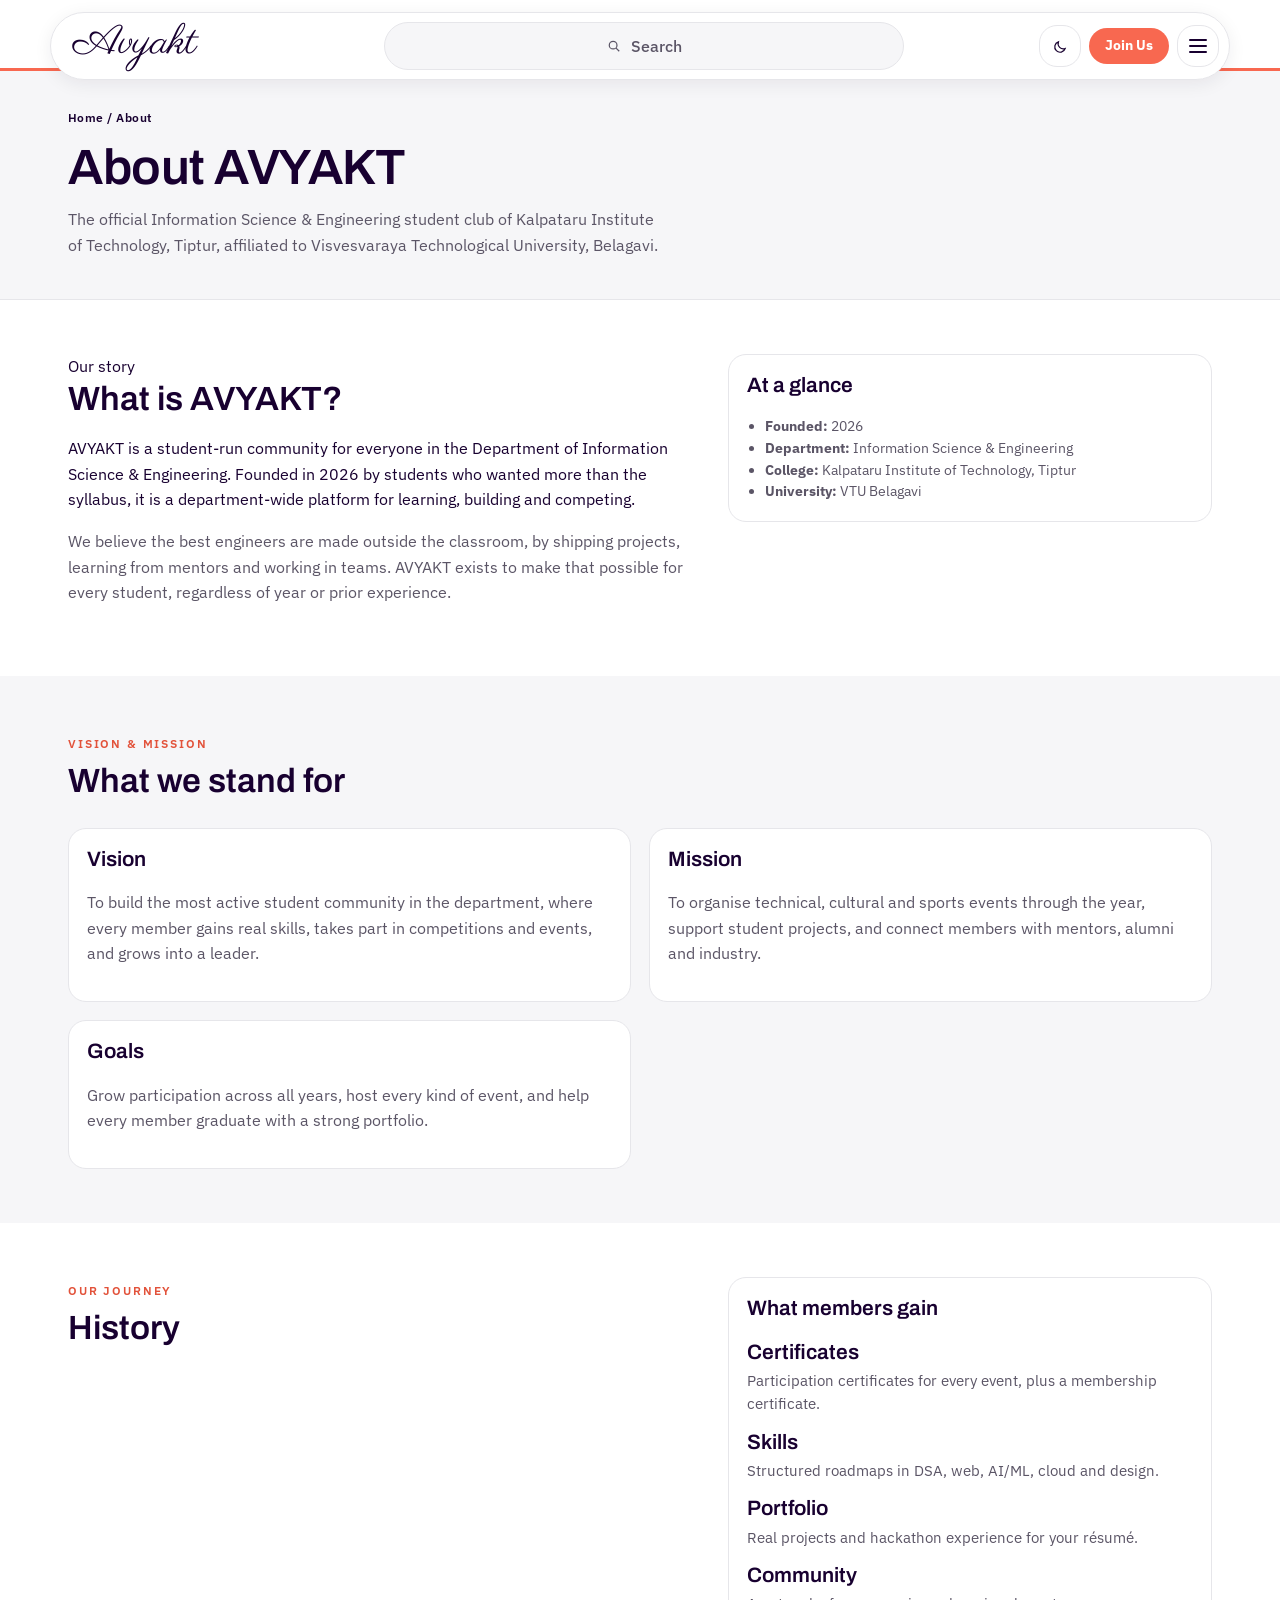
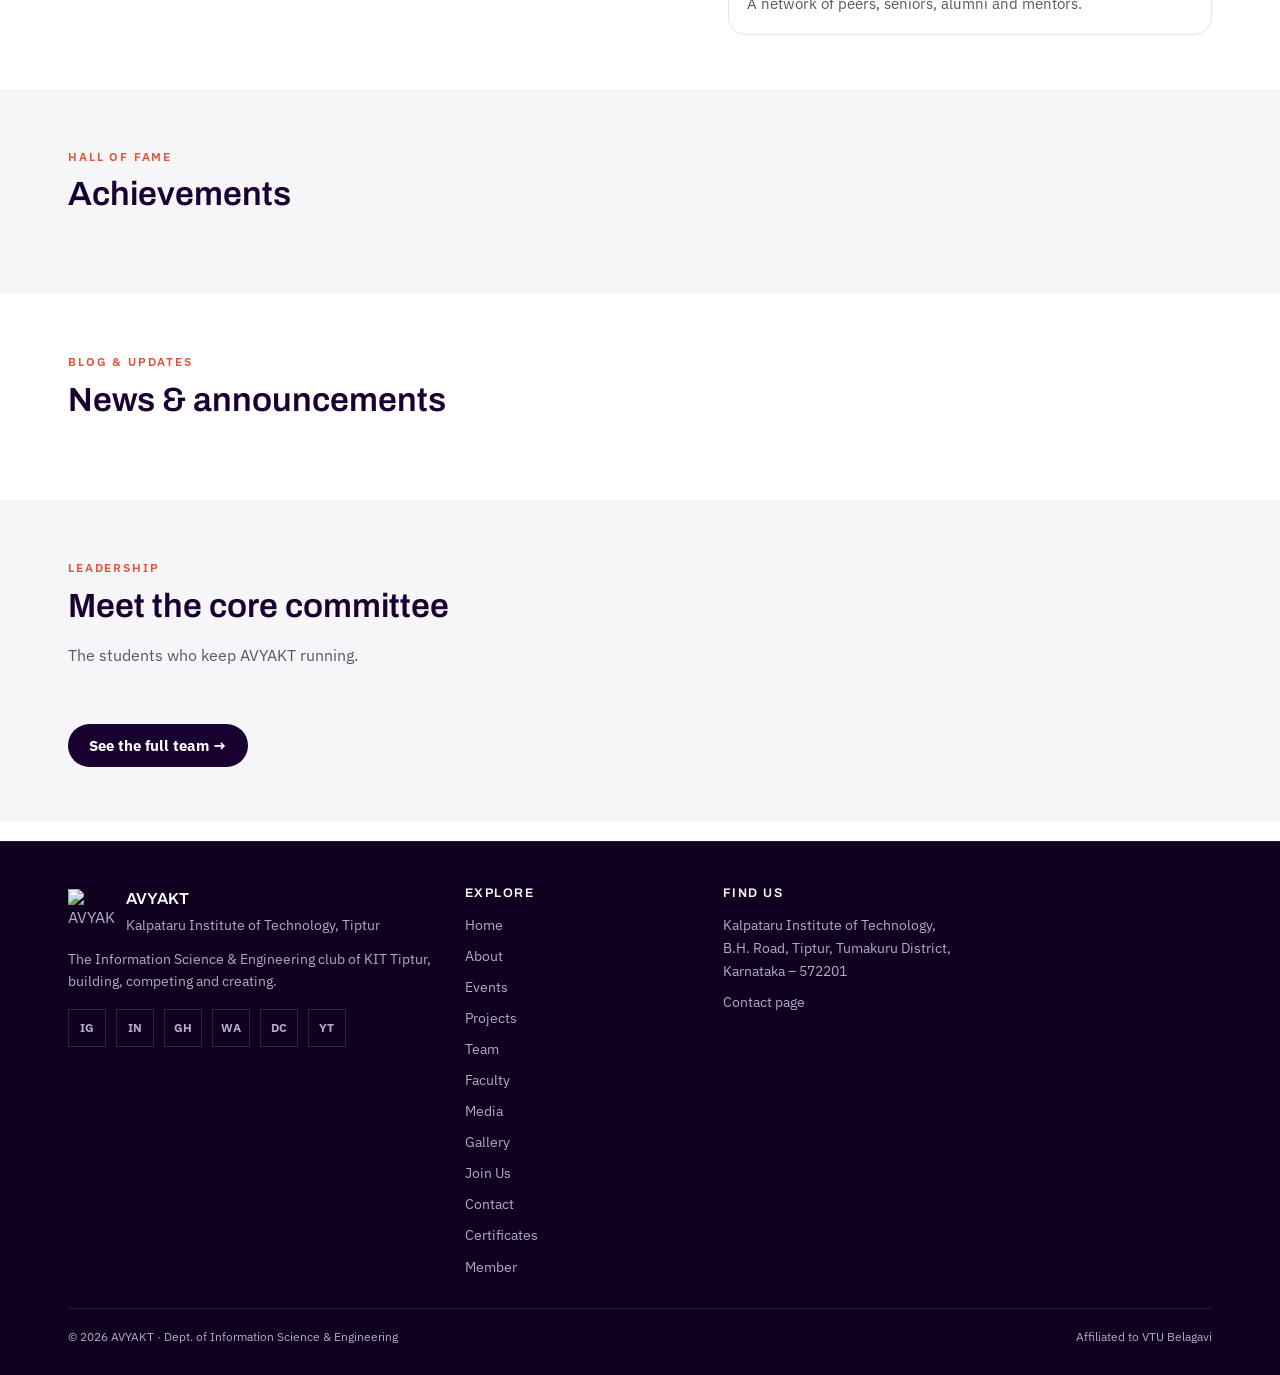
==== commit 38b536b8: "Correct the core committee spelling: Likhita H.R -> Likitha H.R." ====
--- a/about.html
+++ b/about.html
@@ -12,7 +12,7 @@
 <link rel="preconnect" href="https://fonts.googleapis.com">
 <link rel="preconnect" href="https://fonts.gstatic.com" crossorigin>
 <link href="https://fonts.googleapis.com/css2?family=Archivo:wght@400;600;700;800&family=IBM+Plex+Sans:wght@400;500;600;700&family=Parisienne&family=Great+Vibes&display=swap" rel="stylesheet">
-<link rel="stylesheet" href="assets/css/style.css?v=65">
+<link rel="stylesheet" href="assets/css/style.css?v=68">
 <script>(function(){try{var t=localStorage.getItem('horizon-theme')||((window.matchMedia&&matchMedia('(prefers-color-scheme: dark)').matches)?'dark':'light');document.documentElement.setAttribute('data-theme',t);}catch(e){}})();</script>
 </head>
 <body data-page="about">
@@ -106,9 +106,9 @@
 </main>
 
 <footer class="site-footer" id="siteFooter"></footer>
-<script src="assets/js/data.js?v=65"></script>
-<script src="assets/js/backend.js?v=65"></script>
-<script src="assets/js/store.js?v=65"></script>
-<script src="assets/js/main.js?v=65"></script>
+<script src="assets/js/data.js?v=68"></script>
+<script src="assets/js/backend.js?v=68"></script>
+<script src="assets/js/store.js?v=68"></script>
+<script src="assets/js/main.js?v=68"></script>
 </body>
 </html>
--- a/assets/css/style.css
+++ b/assets/css/style.css
@@ -766,6 +766,36 @@
 /* the header is identical at every scroll position */
 /* the header keeps a single height so scrolling never shifts the layout */
 
+/* ---------- Intro splash: the logo arrives, then the site ---------- */
+.intro {
+  position: fixed; inset: 0; z-index: 9999;
+  display: grid; place-items: center;
+  background: var(--bg);
+  animation: introOut .55s cubic-bezier(.4,0,.2,1) 2s forwards;
+}
+.intro-inner { text-align: center; }
+.intro-mark {
+  display: block; width: clamp(190px, 36vw, 310px); height: auto; margin: 0 auto;
+  opacity: 0; transform: scale(.9);
+  animation: introMark .9s cubic-bezier(.22,.61,.36,1) .1s forwards;
+}
+.intro-mark.mark-on-dark { display: none; }
+[data-theme="dark"] .intro-mark.mark-on-light { display: none; }
+[data-theme="dark"] .intro-mark.mark-on-dark { display: block; }
+.intro-rule {
+  display: block; height: 2px; width: 0; margin: 16px auto 0;
+  background: var(--highlight); border-radius: 2px;
+  animation: introRule .7s cubic-bezier(.22,.61,.36,1) .95s forwards;
+}
+@keyframes introMark { to { opacity: 1; transform: none; } }
+@keyframes introRule { to { width: 140px; } }
+@keyframes introOut { to { opacity: 0; visibility: hidden; } }
+
+/* the splash only locks scrolling while it is actually on screen */
+html.intro-lock, html.intro-lock body { overflow: hidden; }
+html.no-intro .intro { display: none !important; }
+@media (prefers-reduced-motion: reduce) { .intro { display: none !important; } }
+
 /* Scroll motion: as you move down the page, content arrives from above and
    settles into place. Only elements the script tags carry this class, so if the
    script ever fails nothing is hidden. */
